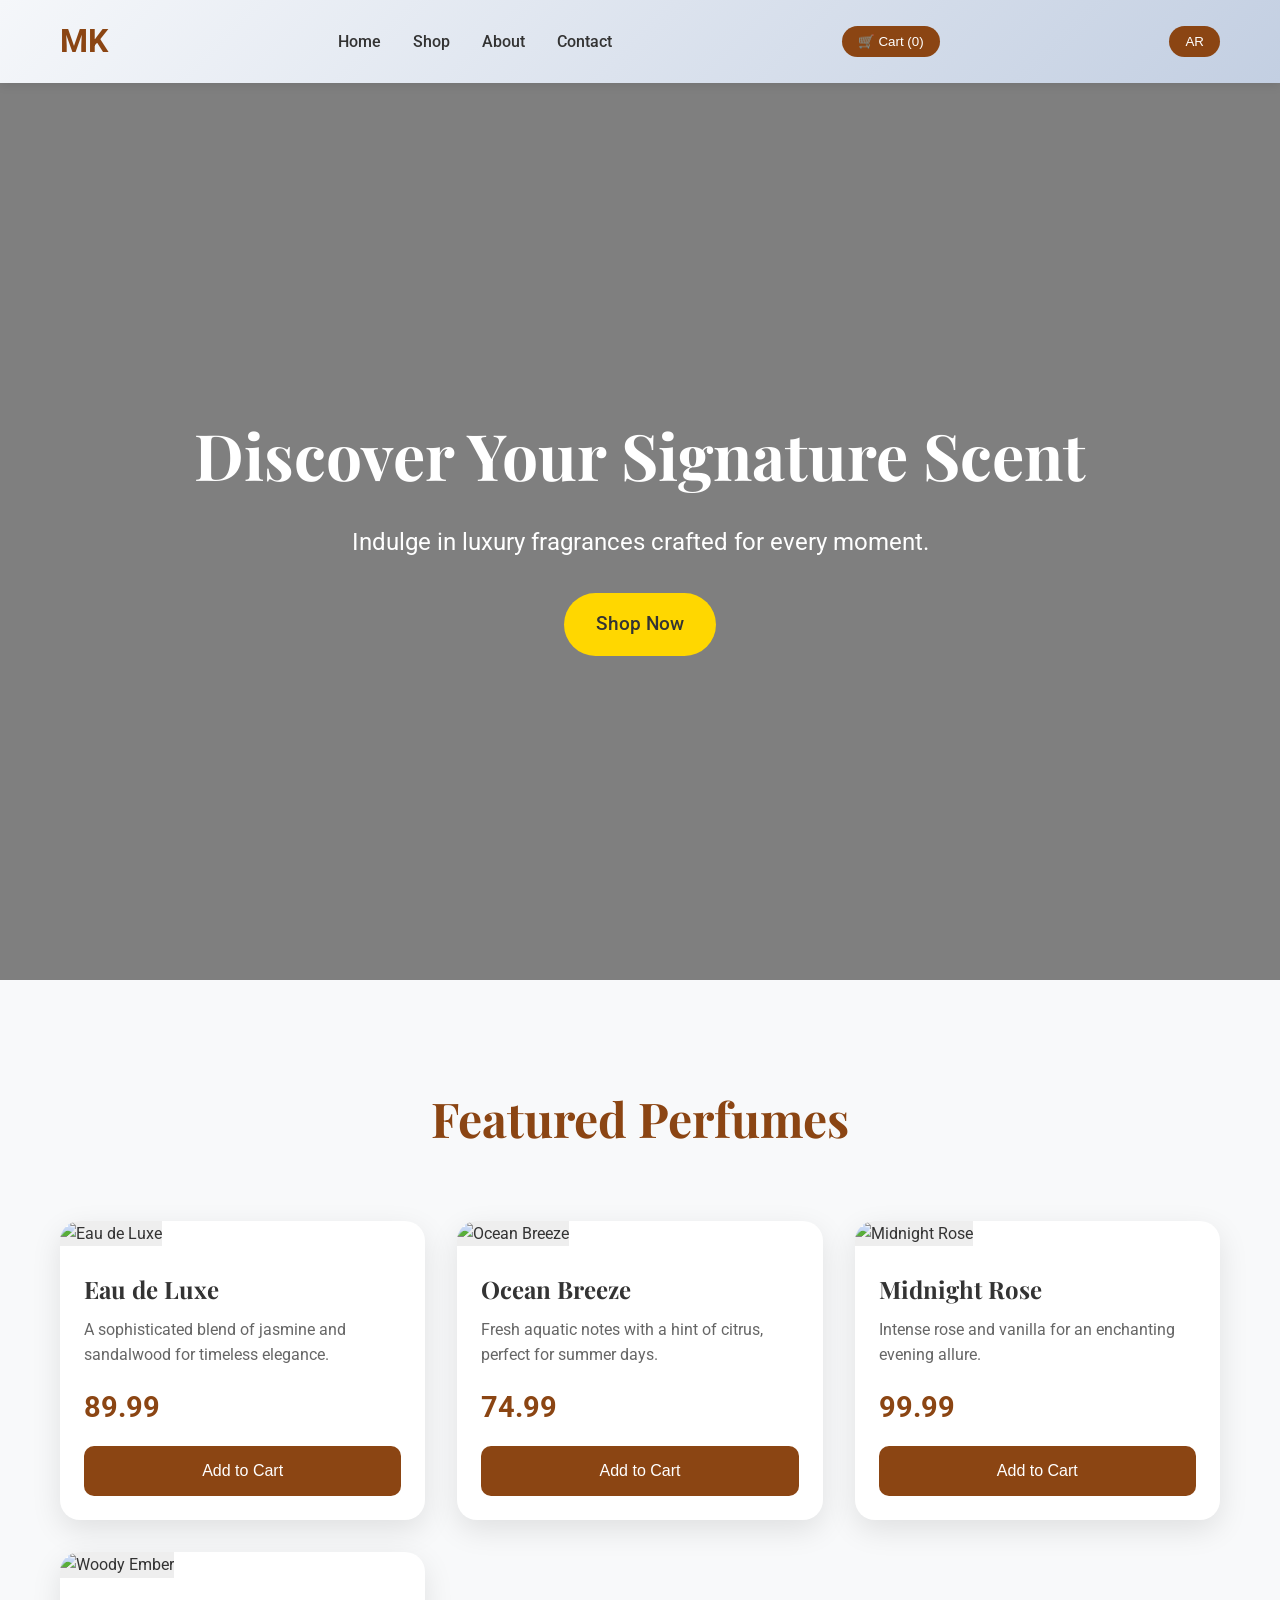
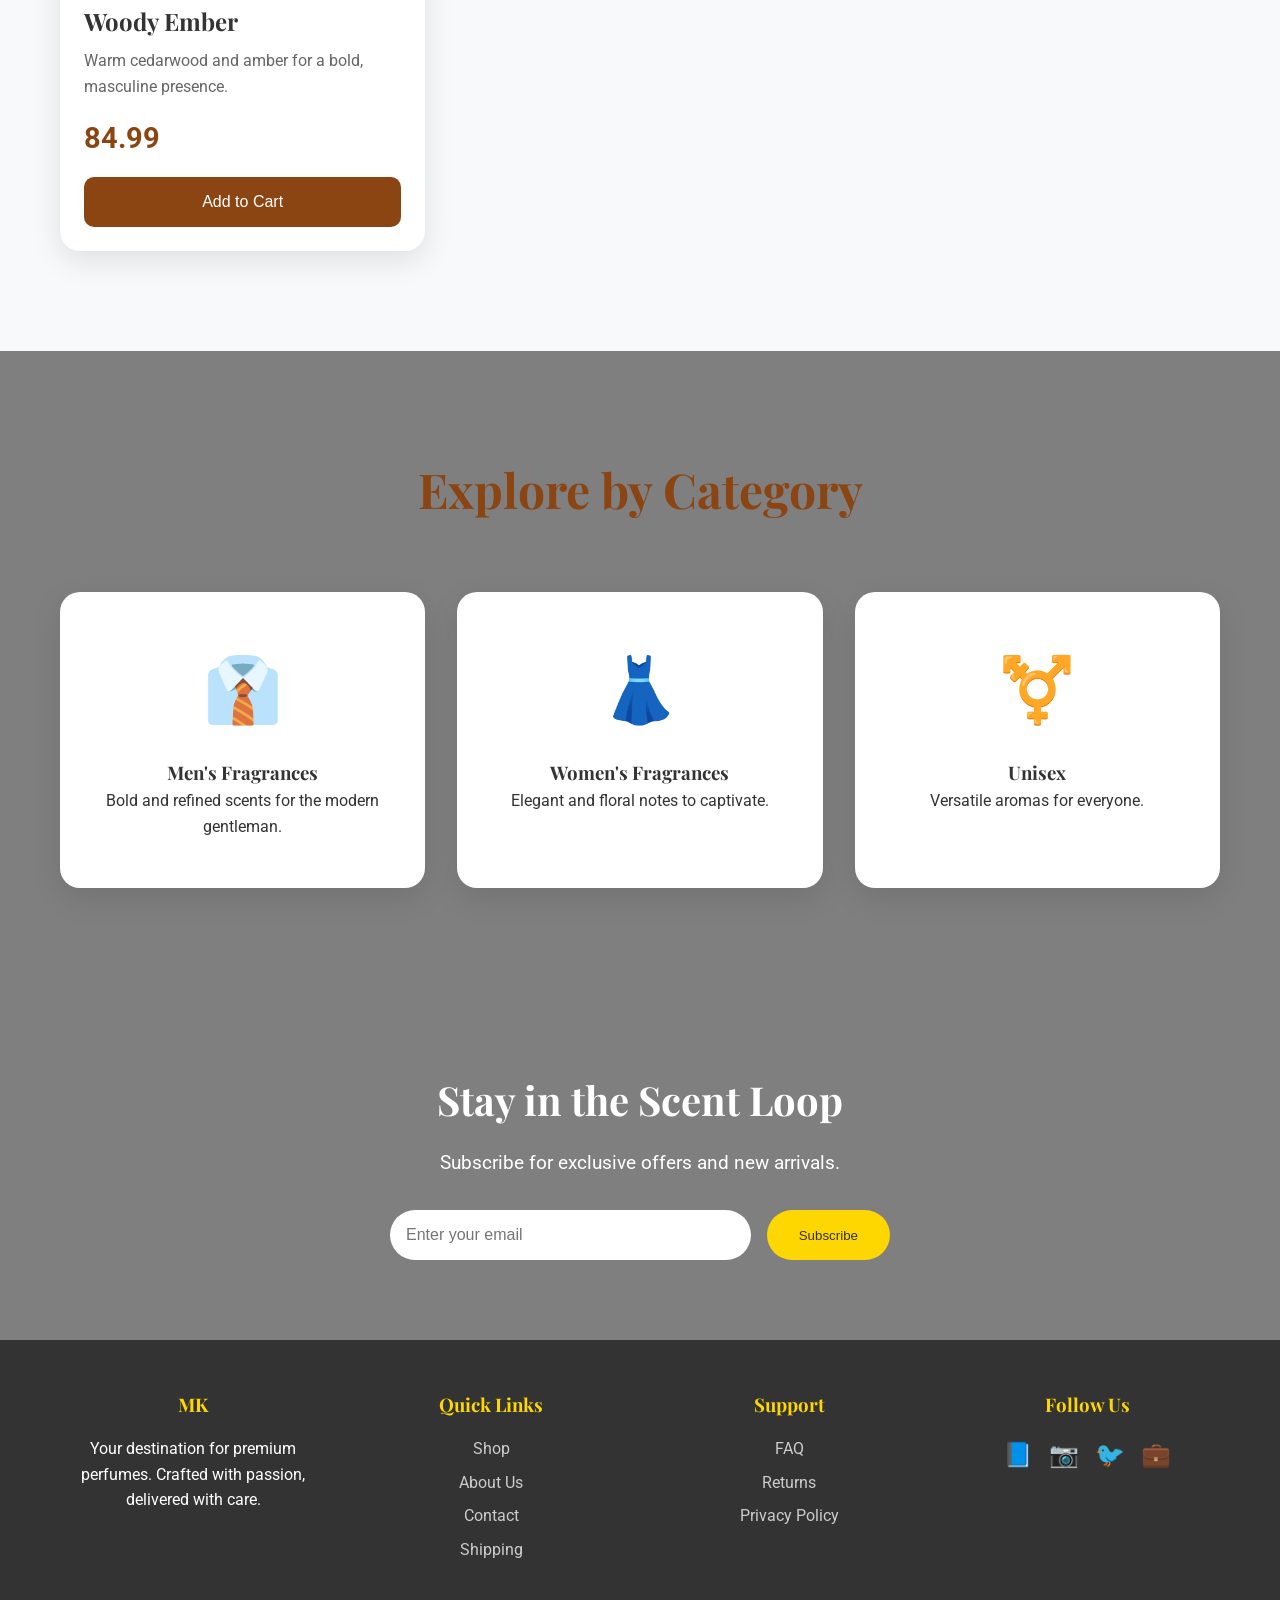
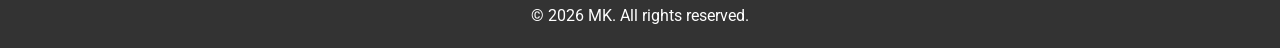
==== index.html @ 93b02551 "Rename sswswsw.html to index.html" ====
<!DOCTYPE html><html lang="en"><head>
   <meta charset="UTF-8">
    <meta name="viewport" content="width=device-width, initial-scale=1.0">
<title>MK-Premium Perfume Store</title>
   <link href="https://fonts.googleapis.com/css2?family=Playfair+Display:wght@400;700&family=Roboto:wght@300;400;500&display=swap" rel="stylesheet">
<style>
        * {            margin: 0;            padding: 0;            box-sizing: border-box;        }

 body {

    font-family: 'Roboto', sans-serif;

  line-height: 1.6;

    color: #333;

    overflow-x: hidden;

    background: linear-gradient(
        rgba(0,0,0,0.5),
        rgba(0,0,0,0.5)
    ),
    url('https://images.unsplash.com/photo-1574169208507-84376144848b?ixlib=rb-4.0.3&auto=format&fit=crop&w=2070&q=80')  no-repeat center center fixed;

   background-size: cover;
}

h1, h2, h3 {
 font-family: 'Playfair Display', serif;
}

.container {
max-width: 1200px;
margin: 0 auto;
 padding: 0 20px;
 }
  /* Header */
     header {
   background: linear-gradient(135deg, #f5f7fa 0%, #c3cfe2 100%);
    padding: 1rem 0;
   position: fixed;
      width: 100%;
    top: 0;
   z-index: 1000;
      box-shadow: 0 2px 10px rgba(0,0,0,0.1);
  }
        nav {            display: flex;            justify-content: space-between;            align-items: center;        }
    .logo {            font-size: 2rem;            font-weight: 700;            color: #8B4513;            text-decoration: none;        }
.nav-links {
          display: flex;
         list-style: none;
    gap: 2rem;
    }
 .nav-links a {
        text-decoration: none;
        color: #333;
        font-weight: 500;
        transition: color 0.3s;
        }
     .nav-links a:hover {
         color: #8B4513;        }
.cart-btn {
       background: #8B4513;
       color: white;
       padding: 0.5rem 1rem;
      border: none;
       border-radius: 25px;
         cursor: pointer;
       font-weight: 500;
       transition: background 0.3s;
    }

  .cart-btn:hover {
 background: #A0522D;        }
/* Hero */
   .hero {
    height: 100vh;

   display: flex;

    align-items: center;

    justify-content: center;

  text-align: center;

  color: white;

    margin-top: 80px;

}

        .hero-content h1 {
            font-size: 4rem;
          margin-bottom: 1rem;
        }
      .hero-content p {
        font-size: 1.5rem;
            margin-bottom: 2rem;
        }
       .cta-btn {
        background: #FFD700;
          color: #333;
            padding: 1rem 2rem;
          border: none;
         border-radius: 50px;
           font-size: 1.2rem;
            font-weight: 500;
            cursor: pointer;
          transition: transform 0.3s, box-shadow 0.3s;
           text-decoration: none;
           display: inline-block;
    }
     .cta-btn:hover {
         transform: translateY(-3px);
           box-shadow: 0 10px 20px rgba(255,215,0,0.4);
        }
     /* Products */
    .products {
         padding: 100px 0;
       background: #f8f9fa;        }
  .section-title {
          text-align: center;
       font-size: 3rem;
        margin-bottom: 4rem;
         color: #8B4513;        }
        .products-grid {
           display: grid;
           grid-template-columns: repeat(auto-fit, minmax(280px, 1fr));
         gap: 2rem;        }
   .product-card {
    background: white;
        border-radius: 20px;
       overflow: hidden;
        box-shadow: 0 10px 30px rgba(0,0,0,0.1);
        transition: transform 0.3s, box-shadow 0.3s;        }
       .product-card:hover {
          transform: translateY(-10px);
        box-shadow: 0 20px 40px rgba(0,0,0,0.2);        }
      .product-image {
      width: 100%;
      height: 300px;
        object-fit: cover;
          background: #eee;
    }
     .product-info {
        padding: 1.5rem;        }
   .product-name {
 font-size: 1.5rem;
   font-weight: 700;
     margin-bottom: 0.5rem;
      color: #333;        }
    .product-desc {
   color: #666;
       margin-bottom: 1rem;
    }
       .product-price {
      font-size: 1.8rem;
         font-weight: 700;
           color: #8B4513;
          margin-bottom: 1rem;
   }
       .add-to-cart {
        width: 100%;
        background: #8B4513;
          color: white;
          padding: 1rem;
         border: none;
          border-radius: 10px;
        font-size: 1rem;
        font-weight: 500;
          cursor: pointer;
            transition: background 0.3s;
      }
     .add-to-cart:hover {
     background: #A0522D;
  }
   /* Categories */
.categories {
      padding: 100px 0;
         text-align: center;
       }
    .categories-grid {
        display: grid;
           grid-template-columns: repeat(auto-fit, minmax(300px, 1fr));
         gap: 2rem;
        margin-top: 3rem;
    }

       .category-card {
         padding: 3rem 2rem;
          background: white;
         border-radius: 20px;
           box-shadow: 0 10px 30px rgba(0,0,0,0.1);
       transition: transform 0.3s;
       }

     .category-card:hover {
      transform: scale(1.05);
     }
   .category-icon {
         font-size: 4rem;
         margin-bottom: 1rem;        }

 /* Newsletter */
  .newsletter {
       /* background: linear-gradient(135deg, #8B4513 0%, #A0522D 100%);*/
            color: white;
        padding: 80px 0;
         text-align: center;
      }
   .newsletter form {
            max-width: 500px;
            margin: 2rem auto 0;
            display: flex;
      gap: 1rem;
       }
 .newsletter input {
           flex: 1;
           padding: 1rem;
         border: none;
         border-radius: 50px;
         font-size: 1rem;        }
  .newsletter button {
      background: #FFD700;
     color: #333;
   padding: 1rem 2rem;
           border: none;
          border-radius: 50px;
       font-weight: 500;
   cursor: pointer;
  }        /* Footer */
   footer {
       background: #333;
          color: white;
     padding: 50px 0 20px;
    text-align: center;        }
   .footer-content {
   display: grid;
   grid-template-columns: repeat(auto-fit, minmax(250px, 1fr));
       gap: 2rem;
           margin-bottom: 2rem;        }
        .footer-section h3 {           margin-bottom: 1rem;
           color: #FFD700;        }
        .footer-section a {
          color: #ccc;
            text-decoration: none;           display: block;
 margin-bottom: 0.5rem;        }
      .social-links {
          display: flex;
          justify-content: center;            gap: 1rem;
     margin-top: 1rem;        }
    .social-links a {
        color: white;
          font-size: 1.5rem;        }
    /* Responsive */
       @media (max-width: 768px) {
        .nav-links {
             display: none;            }
          .hero-content h1 {                font-size: 2.5rem;            }
            .newsletter form {
        flex-direction: column;            }        }
  </style>
</head>
<body>
  <!-- Header -->
    <header>
        <nav class="container">
            <a href="#" class="logo">MK</a>            <ul class="nav-links">                <li><a href="#home">Home</a></li>                <li><a

href="#shop">Shop</a></li>                <li><a href="#about">About</a></li>                <li><a href="#contact">Contact</a></li>            </ul>

    <button class="cart-btn">🛒 Cart (0)</button>  <button class="cart-btn" onclick="toggleLang()">AR</button>

        </nav>    </header>    <!-- Hero Section -->    <section class="hero" id="home">
<div class="hero-content container">            <h1>Discover Your Signature Scent</h1>
            <p>Indulge in luxury fragrances crafted for every moment.</p>
           <a href="#shop" class="cta-btn">Shop Now</a>
       </div>
  </section>
   <!-- Featured Products -->
  <section class="products" id="shop">
   <div class="container">
      <h2 class="section-title">Featured Perfumes</h2>
            <div class="products-grid">
               <div class="product-card">
                  <img src="https://images.unsplash.com/photo-1587014611670-b7ba47c7e96e?ixlib=rb-4.0.3&auto=format&fit=crop&w=500&q=80" alt="Eau de Luxe"

class="product-image">                    <div class="product-info">
                       <h3 class="product-name">Eau de Luxe</h3>
                        <p class="product-desc">A sophisticated blend of jasmine and sandalwood for timeless elegance.</p>
                        <div class="product-price">89.99</div>                        <button class="add-to-cart">Add to Cart</button>
            </div>
              </div>
            <div class="product-card">                    <img src="https://images.unsplash.com/photo-1590736969954-9e6b526d6d5d?ixlib=rb-

4.0.3&auto=format&fit=crop&w=500&q=80" alt="Ocean Breeze" class="product-image">
        <div class="product-info">
                      <h3 class="product-name">Ocean Breeze</h3>
                      <p class="product-desc">Fresh aquatic notes with a hint of citrus, perfect for summer days.</p>
              <div class="product-price">
74.99</div>
                <button class="add-to-cart">Add to Cart</button>
                   </div>
              </div>
              <div class="product-card">
                  <img src="https://images.unsplash.com/photo-1574169208507-84376144848b?ixlib=rb-4.0.3&auto=format&fit=crop&w=500&q=80" alt="Midnight Rose"

class="product-image">                    <div class="product-info">                        <h3 class="product-name">Midnight Rose</h3>
  <p class="product-desc">Intense rose and vanilla for an enchanting evening allure.</p>
                        <div class="product-price">99.99</div>
                        <button class="add-to-cart">Add to Cart</button>                    </div>                </div>                <div

class="product-card">                    <img src="https://images.unsplash.com/photo-1611593731752-fb1d3d8dc614?ixlib=rb-

4.0.3&auto=format&fit=crop&w=500&q=80" alt="Woody Ember" class="product-image">                    <div class="product-info">                        <h3

class="product-name">Woody Ember</h3>                        <p class="product-desc">Warm cedarwood and amber for a bold, masculine presence.</p>

            <div class="product-price">84.99</div>
                       <button class="add-to-cart">Add to Cart</button>
                    </div>                </div>            </div>        </div>    </section>
   <!-- Categories -->
   <section class="categories">        <div class="container">            <h2 class="section-title">Explore by Category</h2>
          <div class="categories-grid">                <div class="category-card">                    <div class="category-icon">👔</div>

<h3>Men's Fragrances</h3>                    <p>Bold and refined scents for the modern gentleman.</p>                </div>                <div

class="category-card">                    <div class="category-icon">👗</div>                    <h3>Women's Fragrances</h3>                    <p>Elegant

and floral notes to captivate.</p>                </div>                <div class="category-card">                    <div class="category-icon">⚧️</div>

                <h3>Unisex</h3>                    <p>Versatile aromas for everyone.</p>                </div>            </div>        </div>    </section>

   <!-- Newsletter -->    <section class="newsletter">        <div class="container">            <h2 style="font-size: 2.5rem; margin-bottom: 1rem;">Stay in

the Scent Loop</h2>            <p style="font-size: 1.2rem; margin-bottom: 2rem;">Subscribe for exclusive offers and new arrivals.</p>            <form>

           <input type="email" placeholder="Enter your email" required>                <button type="submit">Subscribe</button>            </form>
</div>    </section>
 <!-- Footer -->
    <footer id="contact">        <div class="container">            <div class="footer-content">                <div

class="footer-section">                    <h3>MK</h3>
    <p>Your destination for premium perfumes. Crafted with passion, delivered with care.</p>                </div>                <div class="footer-section">                    <h3>Quick Links</h3>                    <a href="#">Shop</a>

                  <a href="#">About Us</a>                    <a href="#">Contact</a>                    <a href="#">Shipping</a>                </div>

          <div class="footer-section">                    <h3>Support</h3>                    <a href="#">FAQ</a>                    <a href="#">Returns</a>

                   <a href="#">Privacy Policy</a>                </div>                <div class="footer-section">                    <h3>Follow Us</h3>

                <div class="social-links">                        <a href="#">📘</a>                        <a href="#">📷</a>                        <a

href="#">🐦</a>                        <a href="#">💼</a>                    </div>                </div>            </div>            <p>&copy; 2026 MK. All

rights reserved.</p>        </div>    </footer>    <script>      // Simple cart functionality
let cartCount = 0;

document.querySelectorAll('.add-to-cart').forEach(btn => {
  btn.addEventListener('click', () => {
    cartCount++;
    document.querySelector('.cart-btn').textContent = `🛒 Cart (${cartCount})`;
    btn.textContent = 'Added!';
    setTimeout(() => btn.textContent = 'Add to Cart', 2000);
  });
});

// Smooth scrolling
document.querySelectorAll('a[href^="#"]').forEach(anchor => {
  anchor.addEventListener('click', function (e) {
    e.preventDefault();
    document.querySelector(this.getAttribute('href')).scrollIntoView({
      behavior: 'smooth'
    });
  });
});

// Newsletter form
document.querySelector('.newsletter form').addEventListener('submit', (e) => {
  e.preventDefault();
  alert('Thank you for subscribing!');
});

let isArabic = false;

function toggleLang() {
  isArabic = !isArabic;

  document.documentElement.lang = isArabic ? 'ar' : 'en';
  document.body.dir = isArabic ? 'rtl' : 'ltr';

  document.querySelector('.hero-content h1').textContent =
    isArabic ? 'اكتشف عطرك المميز' : 'Discover Your Signature Scent';

  document.querySelector('.hero-content p').textContent =
    isArabic ? 'استمتع بأفخم العطور لكل لحظة'
    : 'Indulge in luxury fragrances crafted for every moment.';

  document.querySelector('.cta-btn').textContent =
    isArabic ? 'تسوق الآن' : 'Shop Now';

  document.querySelectorAll('.section-title')[0].textContent =
    isArabic ? 'العطور المميزة' : 'Featured Perfumes';

  document.querySelectorAll('.section-title')[1].textContent =
    isArabic ? 'استكشف حسب الفئة' : 'Explore by Category';

  const productDescs = document.querySelectorAll('.product-desc');

  const arabicDescs = [
    'مزيج أنيق من الياسمين والصندل للأناقة الخالدة',
    'نغمات مائية منعشة مع لمسة حمضيات',
    'ورد وفانيليا لجاذبية مسائية ساحرة',
    'خشب الأرز والعنبر لحضور قوي'
  ];

  const englishDescs = [
    'A sophisticated blend of jasmine and sandalwood for timeless elegance.',
    'Fresh aquatic notes with a hint of citrus.',
    'Intense rose and vanilla for an enchanting evening allure.',
    'Warm cedarwood and amber for a bold presence.'
  ];

  productDescs.forEach((el, i) => {
    el.textContent = isArabic ? arabicDescs[i] : englishDescs[i];
  });

  document.querySelectorAll('.add-to-cart').forEach(btn => {
    btn.textContent = isArabic ? 'أضف إلى السلة' : 'Add to Cart';
  });

  const catTitles = document.querySelectorAll('.category-card h3');
  const catDescs = document.querySelectorAll('.category-card p');

  const arCats = ['عطور رجالي', 'عطور نسائي', 'عطور للجميع'];
  const enCats = ["Men's Fragrances", "Women's Fragrances", 'Unisex'];

  const arCatDesc = [
    'روائح جريئة للرجل العصري',
    'نغمات أنثوية أنيقة',
    'روائح تناسب الجميع'
  ];
  const enCatDesc = [
    'Bold and refined scents for the modern gentleman.',
    'Elegant and floral notes to captivate.',
    'Versatile aromas for everyone.'
  ];

  catTitles.forEach((el, i) => {
    el.textContent = isArabic ? arCats[i] : enCats[i];
  });

  catDescs.forEach((el, i) => {
    el.textContent = isArabic ? arCatDesc[i] : enCatDesc[i];
  });
}
  </script></body></html>
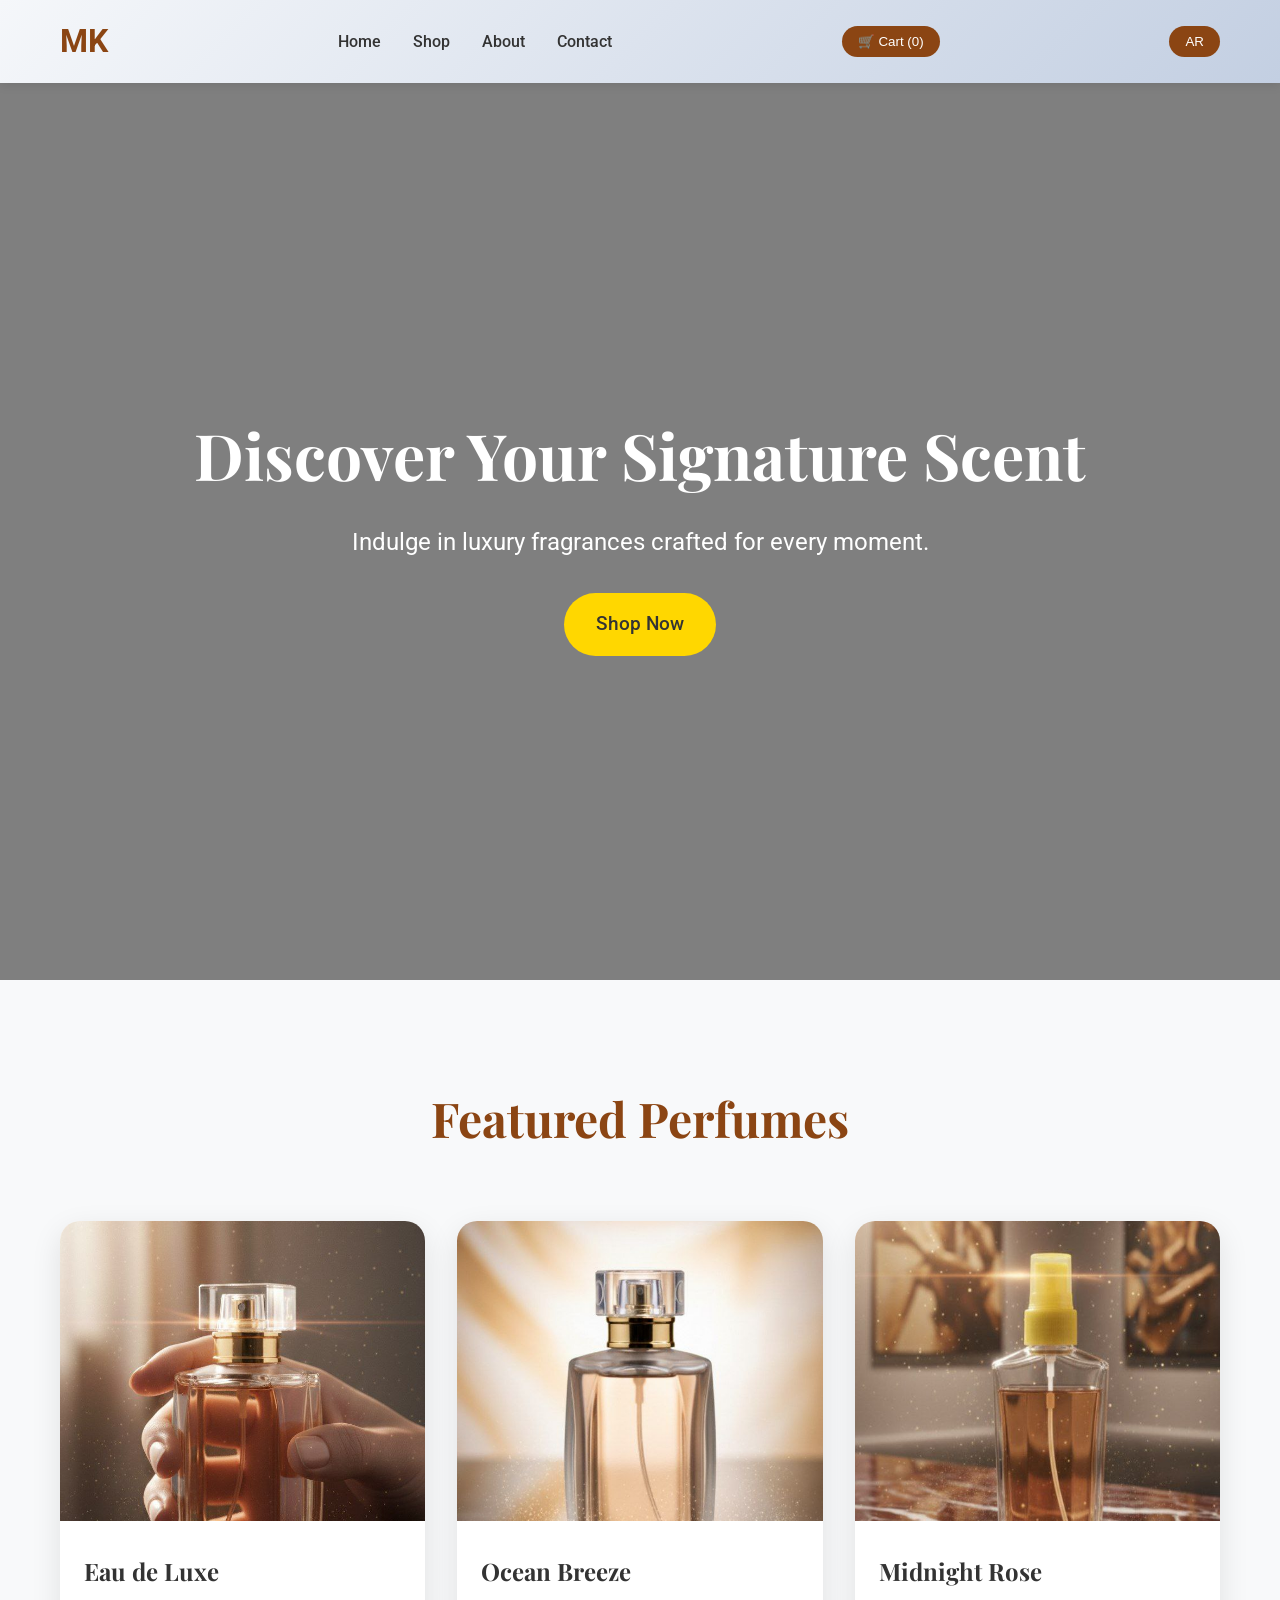
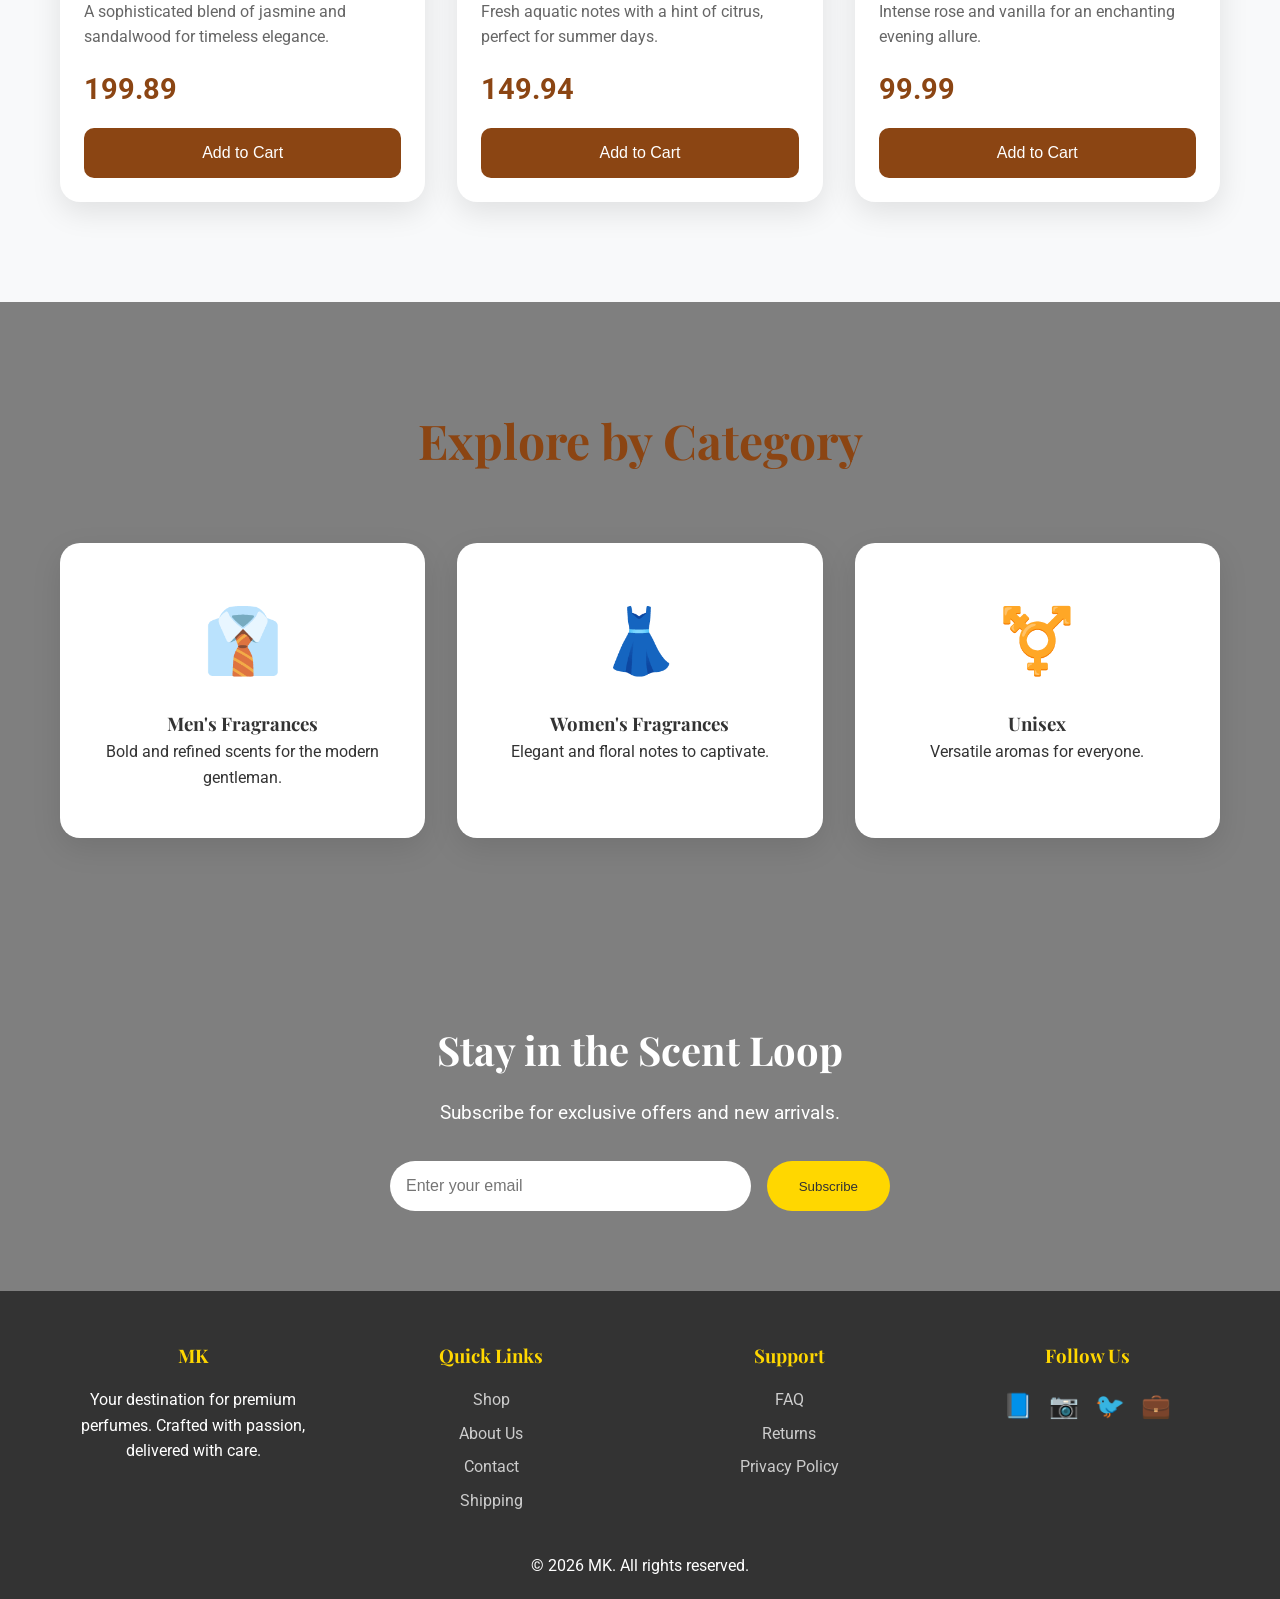
==== commit e0572af2: "Refactor product cards in index.html" ====
--- a/index.html
+++ b/index.html
@@ -279,47 +279,41 @@
        </div>
   </section>
    <!-- Featured Products -->
-  <section class="products" id="shop">
-   <div class="container">
-      <h2 class="section-title">Featured Perfumes</h2>
+  
+    <section class="products" id="shop">
+        <div class="container">
+            <h2 class="section-title">Featured Perfumes</h2>
             <div class="products-grid">
-               <div class="product-card">
-                  <img src="https://images.unsplash.com/photo-1587014611670-b7ba47c7e96e?ixlib=rb-4.0.3&auto=format&fit=crop&w=500&q=80" alt="Eau de Luxe"
-
-class="product-image">                    <div class="product-info">
-                       <h3 class="product-name">Eau de Luxe</h3>
+                <div class="product-card">
+                    <img src="2.jpg" alt="Eau de Luxe" class="product-image">
+                    <div class="product-info">
+                        <h3 class="product-name">Eau de Luxe</h3>
                         <p class="product-desc">A sophisticated blend of jasmine and sandalwood for timeless elegance.</p>
-                        <div class="product-price">89.99</div>                        <button class="add-to-cart">Add to Cart</button>
+                        <div class="product-price">199.89</div>
+                        <button class="add-to-cart">Add to Cart</button>
+                    </div>
+                </div>
+                <div class="product-card">
+                    <img src="5.jpg" alt="Ocean Breeze" class="product-image">
+                    <div class="product-info">
+                        <h3 class="product-name">Ocean Breeze</h3>
+                        <p class="product-desc">Fresh aquatic notes with a hint of citrus, perfect for summer days.</p>
+                        <div class="product-price">149.94</div>
+                        <button class="add-to-cart">Add to Cart</button>
+                    </div>
+                </div>
+                <div class="product-card">
+                    <img src="1.jpg" alt="Midnight Rose" class="product-image">
+                    <div class="product-info">
+                        <h3 class="product-name">Midnight Rose</h3>
+                        <p class="product-desc">Intense rose and vanilla for an enchanting evening allure.</p>
+                        <div class="product-price">99.99</div>
+                        <button class="add-to-cart">Add to Cart</button>
+                    </div>
+                </div>
             </div>
-              </div>
-            <div class="product-card">                    <img src="https://images.unsplash.com/photo-1590736969954-9e6b526d6d5d?ixlib=rb-
-
-4.0.3&auto=format&fit=crop&w=500&q=80" alt="Ocean Breeze" class="product-image">
-        <div class="product-info">
-                      <h3 class="product-name">Ocean Breeze</h3>
-                      <p class="product-desc">Fresh aquatic notes with a hint of citrus, perfect for summer days.</p>
-              <div class="product-price">
-74.99</div>
-                <button class="add-to-cart">Add to Cart</button>
-                   </div>
-              </div>
-              <div class="product-card">
-                  <img src="https://images.unsplash.com/photo-1574169208507-84376144848b?ixlib=rb-4.0.3&auto=format&fit=crop&w=500&q=80" alt="Midnight Rose"
-
-class="product-image">                    <div class="product-info">                        <h3 class="product-name">Midnight Rose</h3>
-  <p class="product-desc">Intense rose and vanilla for an enchanting evening allure.</p>
-                        <div class="product-price">99.99</div>
-                        <button class="add-to-cart">Add to Cart</button>                    </div>                </div>                <div
-
-class="product-card">                    <img src="https://images.unsplash.com/photo-1611593731752-fb1d3d8dc614?ixlib=rb-
-
-4.0.3&auto=format&fit=crop&w=500&q=80" alt="Woody Ember" class="product-image">                    <div class="product-info">                        <h3
-
-class="product-name">Woody Ember</h3>                        <p class="product-desc">Warm cedarwood and amber for a bold, masculine presence.</p>
-
-            <div class="product-price">84.99</div>
-                       <button class="add-to-cart">Add to Cart</button>
-                    </div>                </div>            </div>        </div>    </section>
+        </div>
+    </section>
    <!-- Categories -->
    <section class="categories">        <div class="container">            <h2 class="section-title">Explore by Category</h2>
           <div class="categories-grid">                <div class="category-card">                    <div class="category-icon">👔</div>
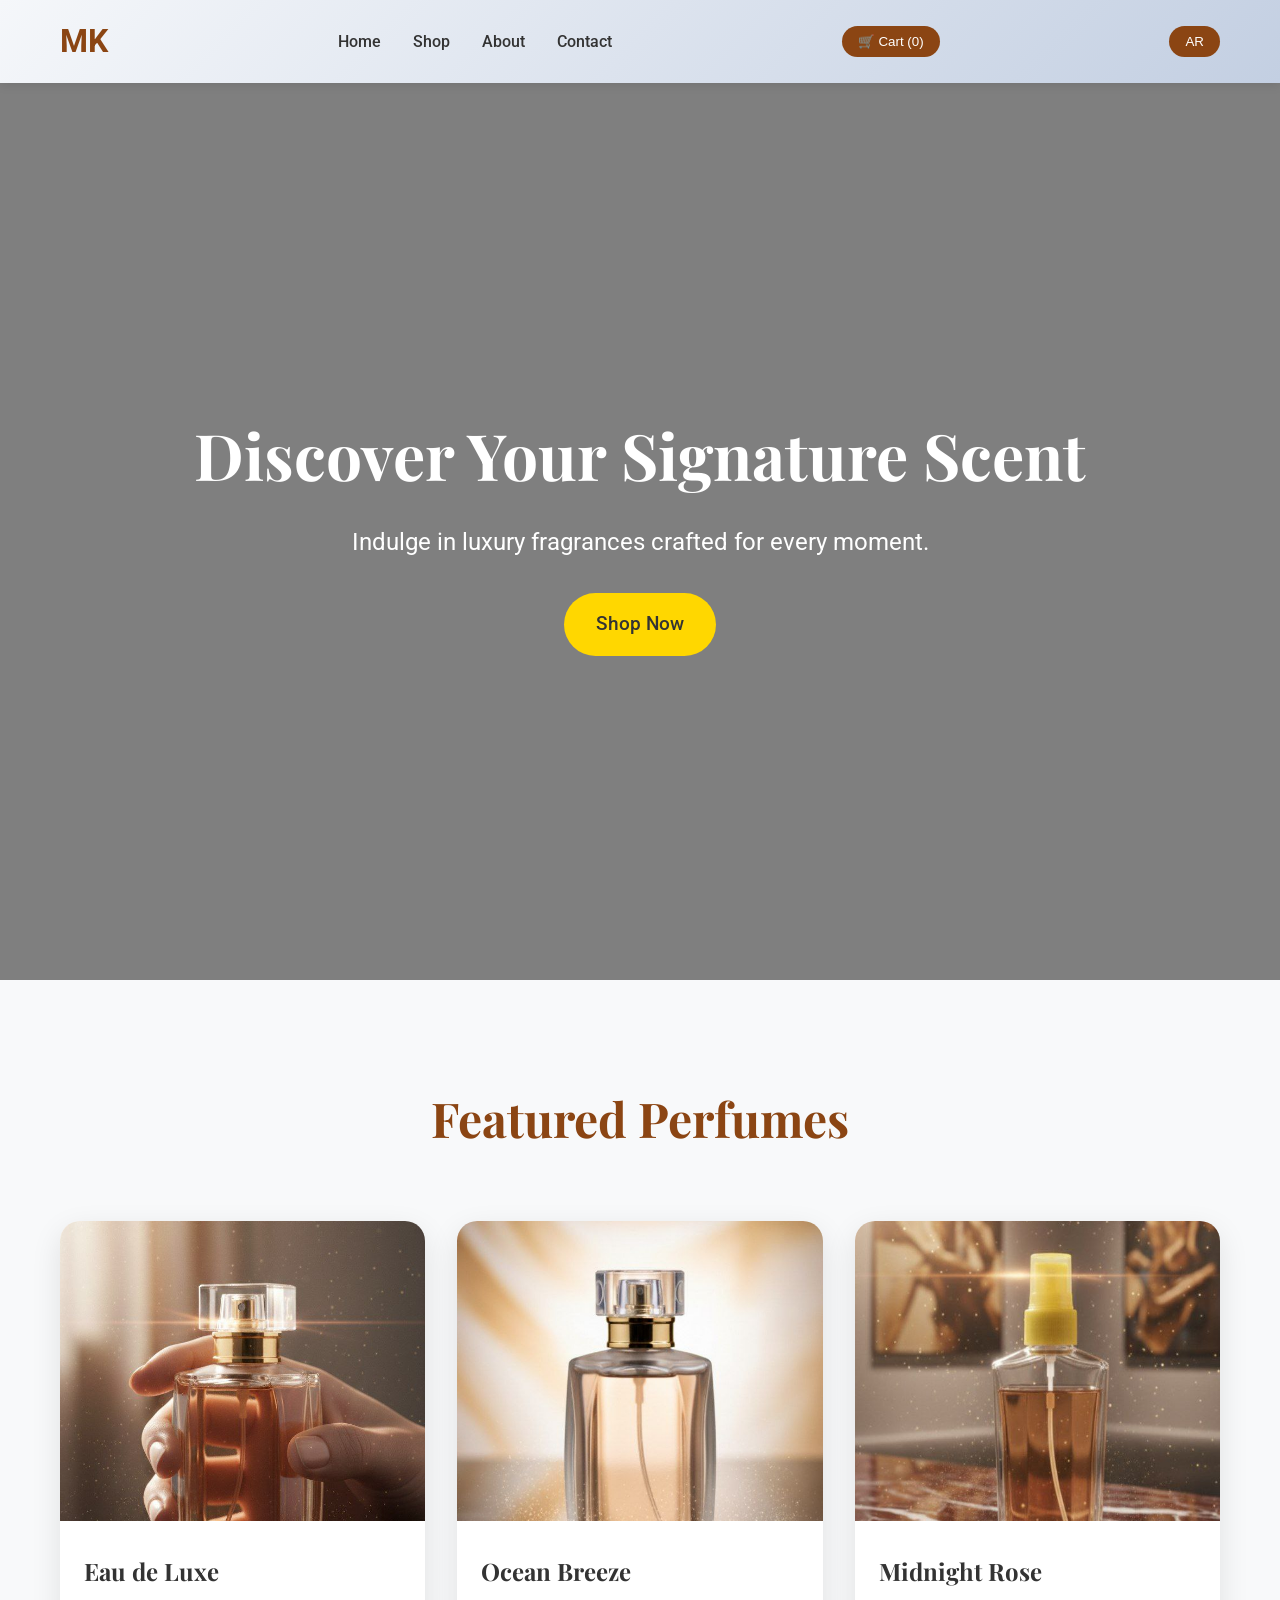
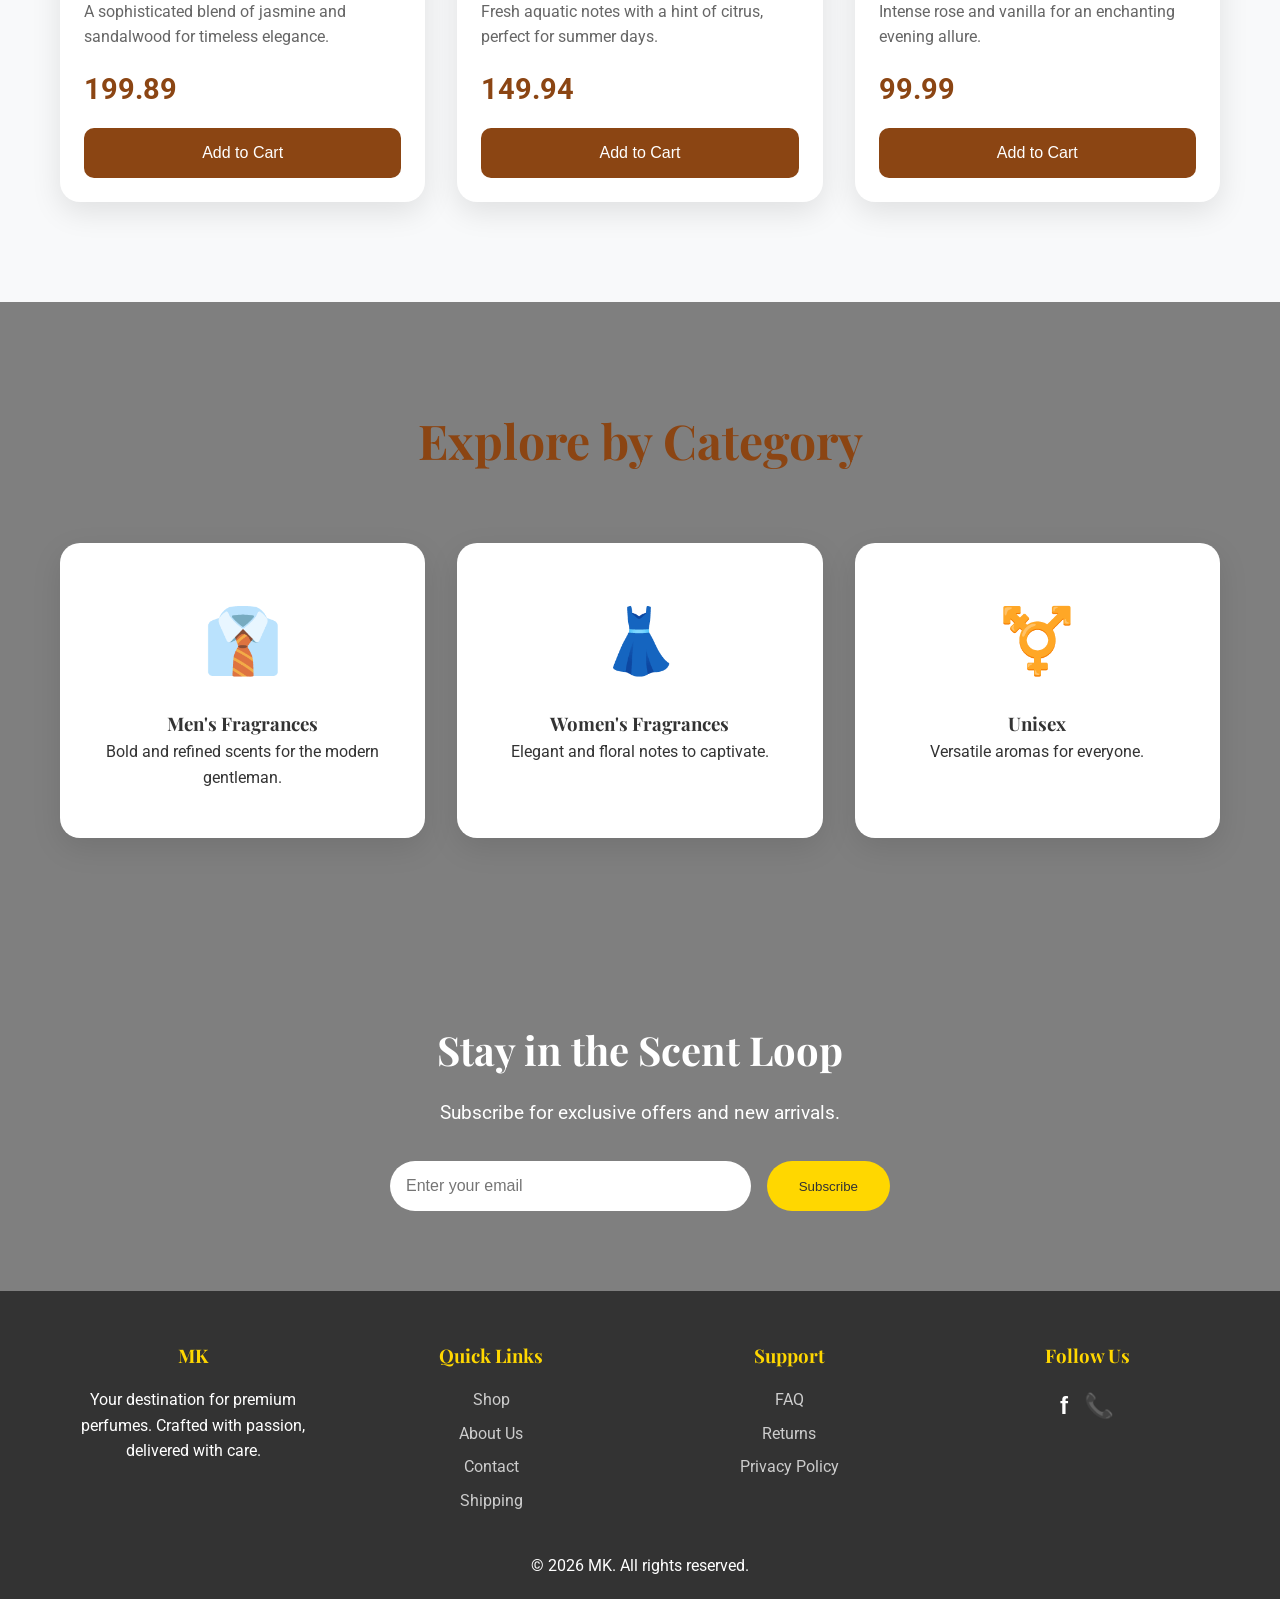
==== commit 32b50f5e: "Add fragrance categories to index.html Added new category cards for men's, women's, and unisex fragr" ====
--- a/index.html
+++ b/index.html
@@ -201,7 +201,15 @@
    .category-icon {
          font-size: 4rem;
          margin-bottom: 1rem;        }
-
+.facebook-f {
+    color: #1877F2; /* لون فيسبوك الرسمي */
+    font-family: sans-serif;
+    font-weight: bold;
+    font-size: 1.8rem; /* حجم مناسب ليكون مثل الـ Emojis */
+    text-decoration: none;
+    display: inline-block;
+    vertical-align: middle;
+}
  /* Newsletter */
   .newsletter {
        /* background: linear-gradient(135deg, #8B4513 0%, #A0522D 100%);*/
@@ -315,16 +323,31 @@
         </div>
     </section>
    <!-- Categories -->
-   <section class="categories">        <div class="container">            <h2 class="section-title">Explore by Category</h2>
-          <div class="categories-grid">                <div class="category-card">                    <div class="category-icon">👔</div>
-
-<h3>Men's Fragrances</h3>                    <p>Bold and refined scents for the modern gentleman.</p>                </div>                <div
-
-class="category-card">                    <div class="category-icon">👗</div>                    <h3>Women's Fragrances</h3>                    <p>Elegant
-
-and floral notes to captivate.</p>                </div>                <div class="category-card">                    <div class="category-icon">⚧️</div>
-
-                <h3>Unisex</h3>                    <p>Versatile aromas for everyone.</p>                </div>            </div>        </div>    </section>
+   <section class="categories">
+          <div class="container">
+                     <h2 class="section-title">Explore by Category</h2>
+          <div class="categories-grid">
+                          <div class="category-card">
+                                                <div class="category-icon">👔</div>
+<h3>Men's Fragrances</h3>
+                    <p>Bold and refined scents for the modern gentleman.</p>
+                   <!-- <a href="category.html?type=men" class="category-card"></a> -->
+              </div>
+                         <div class="category-card">
+                            <div class="category-icon">👗</div>
+                                      <h3>Women's Fragrances</h3>
+                                                       <p>Elegant and floral notes to captivate.</p>
+                                                    <!--   <a href="category.html?type=women" class="category-card"></a> -->
+                           </div>
+            <div class="category-card">
+                      <div class="category-icon">⚧️</div>
+                <h3>Unisex</h3>
+                              <p>Versatile aromas for everyone.</p>
+                             <!-- <a href="category.html?type=unisex" class="category-card"></a> -->
+                                        </div>
+                                                 </div>
+                                                      </div>   
+   </section>
 
    <!-- Newsletter -->    <section class="newsletter">        <div class="container">            <h2 style="font-size: 2.5rem; margin-bottom: 1rem;">Stay in
 
@@ -344,11 +367,11 @@
 
                    <a href="#">Privacy Policy</a>                </div>                <div class="footer-section">                    <h3>Follow Us</h3>
 
-                <div class="social-links">                        <a href="#">📘</a>                        <a href="#">📷</a>                        <a
-
-href="#">🐦</a>                        <a href="#">💼</a>                    </div>                </div>            </div>            <p>&copy; 2026 MK. All
-
-rights reserved.</p>        </div>    </footer>    <script>      // Simple cart functionality
+                <div class="social-links">                        <a href="https://www.facebook.com/share/1HSuv3cbC6/" class="facebook-f">f</a>                               <a href="#">📞</a>                    </div>                </div>            </div>            <p>&copy; 2026 MK. All
+
+rights reserved.</p>        </div>    </footer> 
+   <script> 
+      // Simple cart functionality
 let cartCount = 0;
 
 document.querySelectorAll('.add-to-cart').forEach(btn => {
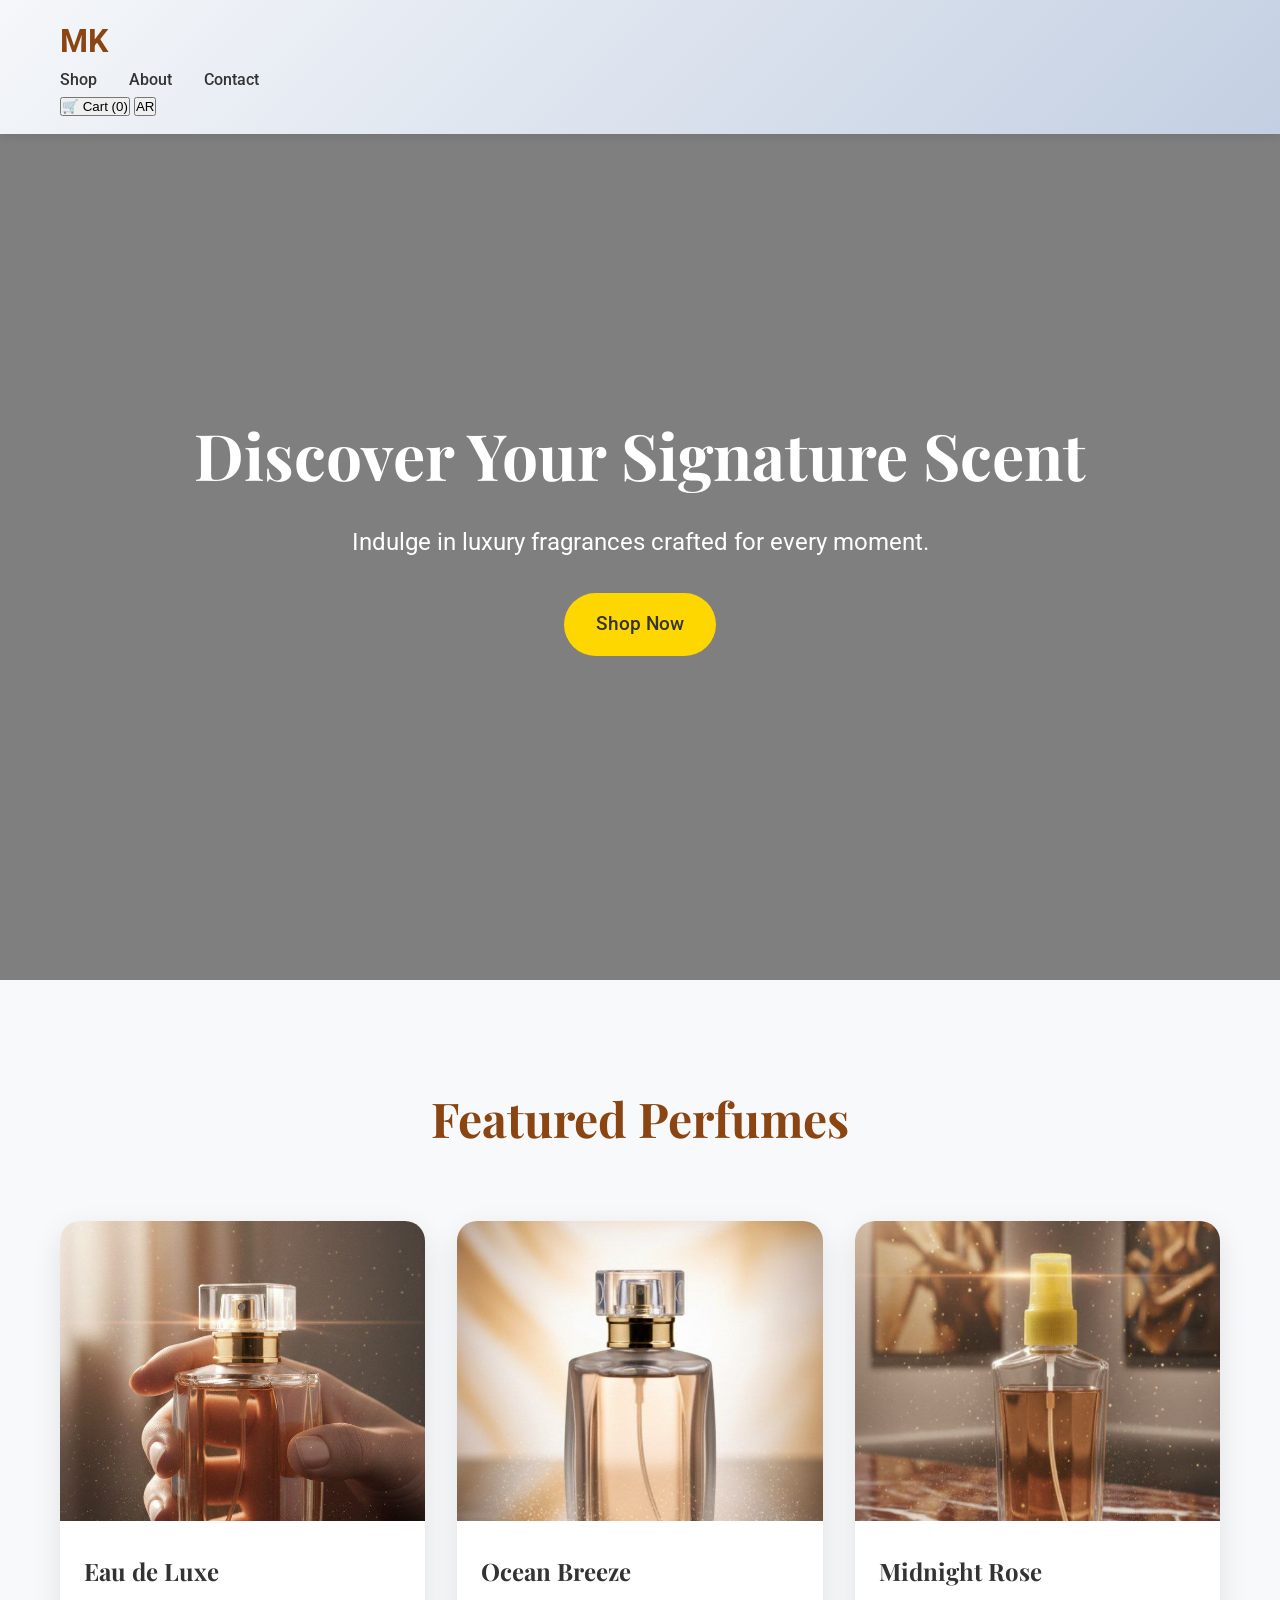
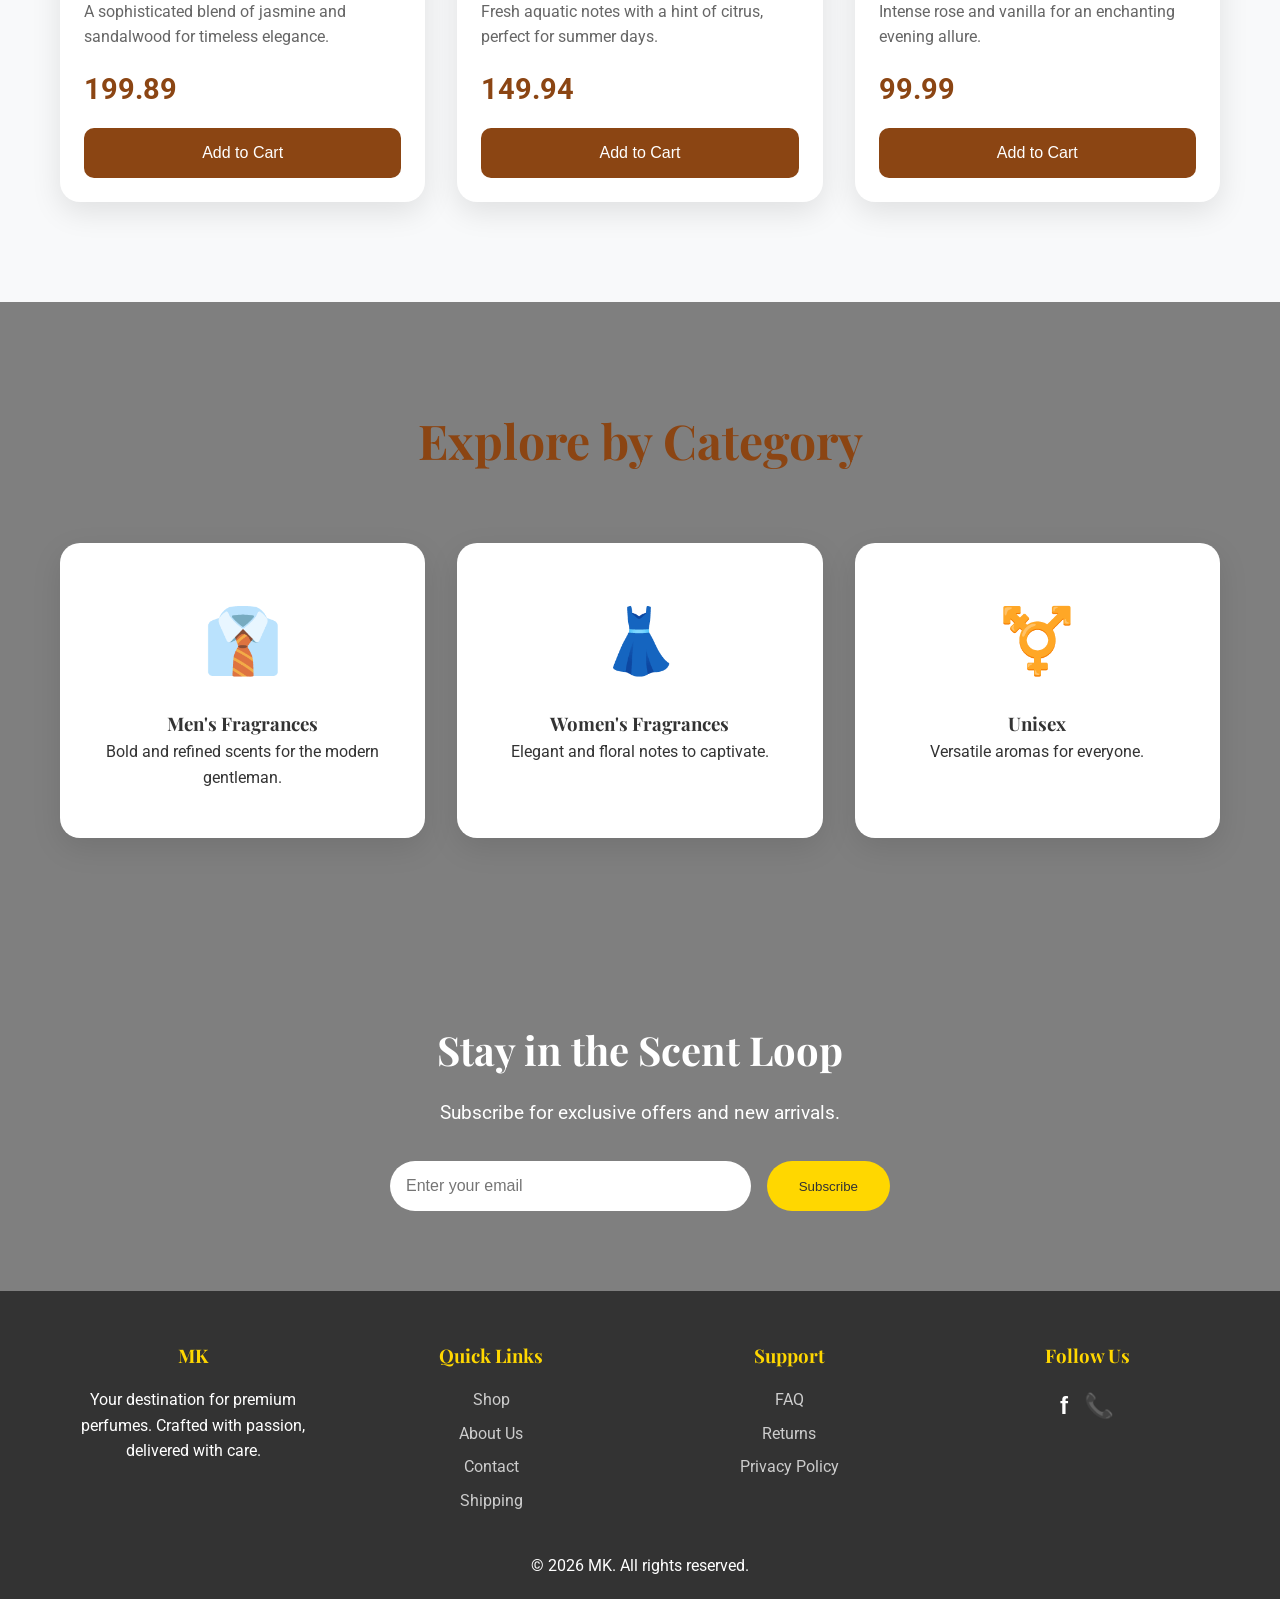
==== commit 469823bc: "Update index.html" ====
--- a/index.html
+++ b/index.html
@@ -3,6 +3,7 @@
     <meta name="viewport" content="width=device-width, initial-scale=1.0">
 <title>MK-Premium Perfume Store</title>
    <link href="https://fonts.googleapis.com/css2?family=Playfair+Display:wght@400;700&family=Roboto:wght@300;400;500&display=swap" rel="stylesheet">
+   <link rel="stylesheet" href="css/global.css">
 <style>
         * {            margin: 0;            padding: 0;            box-sizing: border-box;        }
 
@@ -270,24 +271,29 @@
         flex-direction: column;            }        }
   </style>
 </head>
-<body>
-  <!-- Header -->
-    <header>
-        <nav class="container">
-            <a href="#" class="logo">MK</a>            <ul class="nav-links">                <li><a href="#home">Home</a></li>                <li><a
-
-href="#shop">Shop</a></li>                <li><a href="#about">About</a></li>                <li><a href="#contact">Contact</a></li>            </ul>
-
-    <button class="cart-btn">🛒 Cart (0)</button>  <button class="cart-btn" onclick="toggleLang()">AR</button>
-
-        </nav>    </header>    <!-- Hero Section -->    <section class="hero" id="home">
+<header class="main-header">
+  <div class="container nav">
+    <a href="index.html" class="logo">MK</a>
+
+    <ul class="nav-links">
+      <li><a href="index.html#shop">Shop</a></li>
+      <li><a href="index.html#about">About</a></li>
+      <li><a href="index.html#contact">Contact</a></li>
+    </ul>
+
+    <button class="cart-link" onclick="goToCart()">🛒 Cart (0)</button>
+    <button class="cart-link" onclick="toggleLang()">AR</button>
+
+  </div>
+</header>
+<body>    <!-- Hero Section -->    <section class="hero" id="home">
 <div class="hero-content container">            <h1>Discover Your Signature Scent</h1>
             <p>Indulge in luxury fragrances crafted for every moment.</p>
            <a href="#shop" class="cta-btn">Shop Now</a>
        </div>
   </section>
    <!-- Featured Products -->
-  
+
     <section class="products" id="shop">
         <div class="container">
             <h2 class="section-title">Featured Perfumes</h2>
@@ -323,31 +329,32 @@
         </div>
     </section>
    <!-- Categories -->
-   <section class="categories">
-          <div class="container">
-                     <h2 class="section-title">Explore by Category</h2>
-          <div class="categories-grid">
-                          <div class="category-card">
-                                                <div class="category-icon">👔</div>
-<h3>Men's Fragrances</h3>
-                    <p>Bold and refined scents for the modern gentleman.</p>
-                   <!-- <a href="category.html?type=men" class="category-card"></a> -->
-              </div>
-                         <div class="category-card">
-                            <div class="category-icon">👗</div>
-                                      <h3>Women's Fragrances</h3>
-                                                       <p>Elegant and floral notes to captivate.</p>
-                                                    <!--   <a href="category.html?type=women" class="category-card"></a> -->
-                           </div>
-            <div class="category-card">
-                      <div class="category-icon">⚧️</div>
+<section class="categories">
+    <div class="container">
+        <h2 class="section-title">Explore by Category</h2>
+        <div class="categories-grid">
+
+            <a href="category.html?type=men" class="category-card" style="text-decoration: none; color: inherit; display: block;">
+                <div class="category-icon">👔</div>
+                <h3>Men's Fragrances</h3>
+                <p>Bold and refined scents for the modern gentleman.</p>
+            </a>
+
+            <a href="category.html?type=women" class="category-card" style="text-decoration: none; color: inherit; display: block;">
+                <div class="category-icon">👗</div>
+                <h3>Women's Fragrances</h3>
+                <p>Elegant and floral notes to captivate.</p>
+            </a>
+
+            <a href="category.html?type=unisex" class="category-card" style="text-decoration: none; color: inherit; display: block;">
+                <div class="category-icon">⚧️</div>
                 <h3>Unisex</h3>
-                              <p>Versatile aromas for everyone.</p>
-                             <!-- <a href="category.html?type=unisex" class="category-card"></a> -->
-                                        </div>
-                                                 </div>
-                                                      </div>   
-   </section>
+                <p>Versatile aromas for everyone.</p>
+            </a>
+
+        </div>
+    </div>
+</section>
 
    <!-- Newsletter -->    <section class="newsletter">        <div class="container">            <h2 style="font-size: 2.5rem; margin-bottom: 1rem;">Stay in
 
@@ -369,20 +376,8 @@
 
                 <div class="social-links">                        <a href="https://www.facebook.com/share/1HSuv3cbC6/" class="facebook-f">f</a>                               <a href="#">📞</a>                    </div>                </div>            </div>            <p>&copy; 2026 MK. All
 
-rights reserved.</p>        </div>    </footer> 
-   <script> 
-      // Simple cart functionality
-let cartCount = 0;
-
-document.querySelectorAll('.add-to-cart').forEach(btn => {
-  btn.addEventListener('click', () => {
-    cartCount++;
-    document.querySelector('.cart-btn').textContent = `🛒 Cart (${cartCount})`;
-    btn.textContent = 'Added!';
-    setTimeout(() => btn.textContent = 'Add to Cart', 2000);
-  });
-});
-
+rights reserved.</p>        </div>    </footer>
+   <script>
 // Smooth scrolling
 document.querySelectorAll('a[href^="#"]').forEach(anchor => {
   anchor.addEventListener('click', function (e) {
@@ -472,4 +467,44 @@
     el.textContent = isArabic ? arCatDesc[i] : enCatDesc[i];
   });
 }
+function goToCart() {
+  window.location.href = "cart.html";
+}
+let cart = JSON.parse(localStorage.getItem("cart")) || [];
+updateCartCount();
+
+document.querySelectorAll('.add-to-cart').forEach((btn, index) => {
+  btn.addEventListener('click', () => {
+
+    const card = btn.closest('.product-card');
+
+    const product = {
+      id: index,
+      name: card.querySelector('.product-name').textContent,
+      price: card.querySelector('.product-price').textContent,
+      image: card.querySelector('img').src,
+      qty: 1
+    };
+
+    const existing = cart.find(item => item.id === product.id);
+
+    if (existing) {
+      existing.qty++;
+    } else {
+      cart.push(product);
+    }
+
+    localStorage.setItem("cart", JSON.stringify(cart));
+    updateCartCount();
+
+    btn.textContent = isArabic ? 'تمت الإضافة ✓' : 'Added ✓';
+    setTimeout(() => btn.textContent = isArabic ? 'أضف إلى السلة' : 'Add to Cart', 1500);
+  });
+});
+
+function updateCartCount() {
+  const totalQty = cart.reduce((sum, item) => sum + item.qty, 0);
+  document.querySelector('.cart-link').textContent = `🛒 Cart (${totalQty})`;
+}
+
   </script></body></html>
